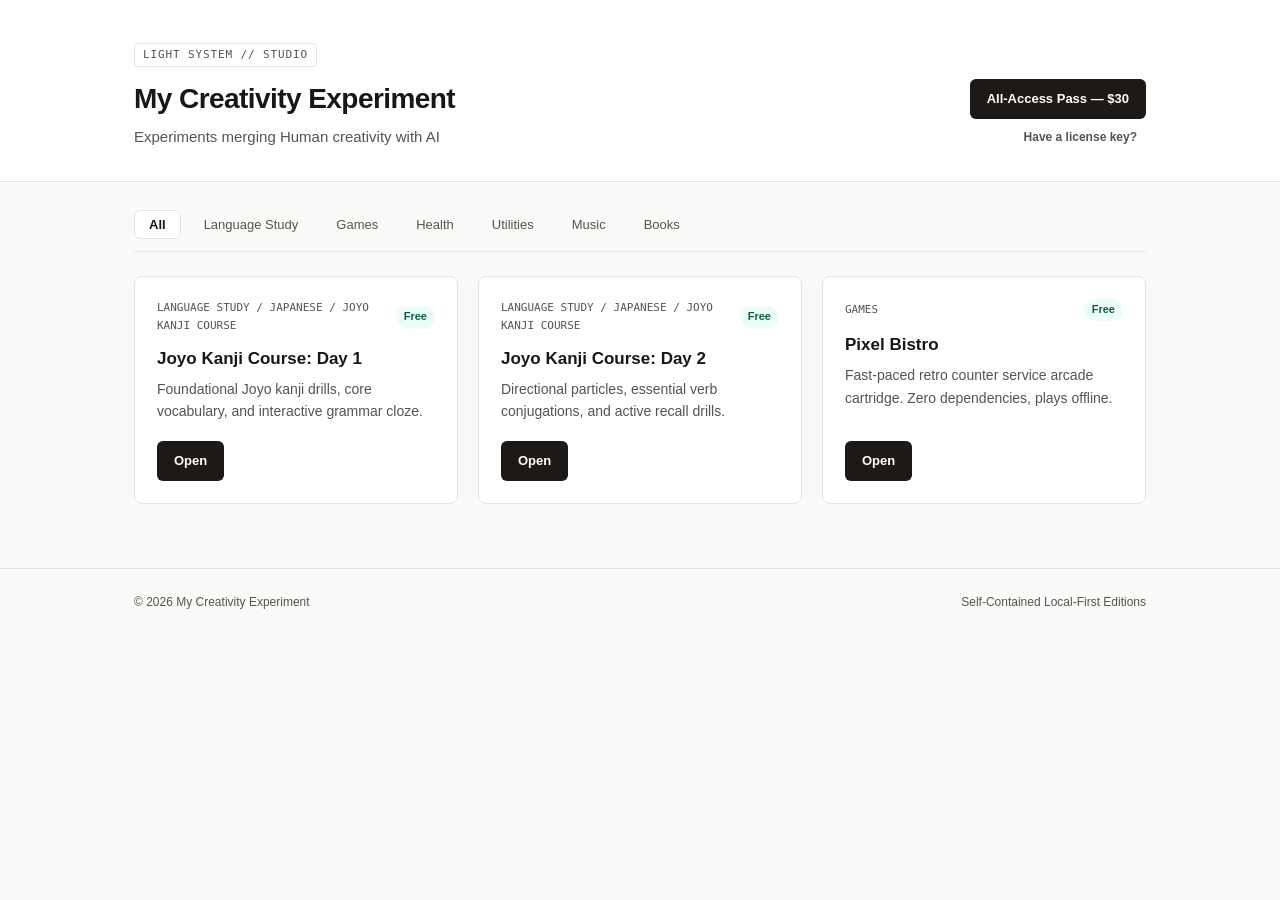
==== index.html @ e7885e46 "feat: launch My Creativity Experiment Light System v2" ====
<!DOCTYPE html>
<html lang="en">
<head>
  <meta charset="UTF-8" />
  <meta name="viewport" content="width=device-width, initial-scale=1.0" />
  <title>My Creativity Experiment | Experiments merging Human creativity with AI</title>
  <link rel="stylesheet" href="/style.css" />
  <script src="https://app.lemonsqueezy.com/js/lemon.js" defer></script>
</head>
<body>
  <header class="ls-header">
    <div class="ls-container ls-header-inner">
      <div class="ls-brand">
        <span class="ls-badge">LIGHT SYSTEM // STUDIO</span>
        <h1>My Creativity Experiment</h1>
        <p class="ls-subtitle">Experiments merging Human creativity with AI</p>
      </div>
      <div class="ls-pass-box" id="pass-status-box">
        <a href="https://YOUR-STORE.lemonsqueezy.com/buy/YOUR-PASS-ID?embed=1" class="lemonsqueezy-button ls-btn-primary">
          All-Access Pass — $30
        </a>
        <button class="ls-btn-ghost" id="open-key-modal">Have a license key?</button>
      </div>
    </div>
  </header>

  <main class="ls-container">
    <nav class="ls-tabs" aria-label="Primary Sections">
      <button class="ls-tab active" data-section="All">All</button>
      <button class="ls-tab" data-section="Language Study">Language Study</button>
      <button class="ls-tab" data-section="Games">Games</button>
      <button class="ls-tab" data-section="Health">Health</button>
      <button class="ls-tab" data-section="Utilities">Utilities</button>
      <button class="ls-tab" data-section="Music">Music</button>
      <button class="ls-tab" data-section="Books">Books</button>
    </nav>

    <div class="ls-subnav hidden" id="language-subnav">
      <div class="ls-pill-row">
        <span class="ls-sub-label">Language:</span>
        <button class="ls-subtab active" data-language="All">All Languages</button>
        <button class="ls-subtab" data-language="Japanese">Japanese</button>
        <button class="ls-subtab" data-language="English">English</button>
      </div>

      <div class="ls-pill-row hidden" id="japanese-tracks">
        <span class="ls-sub-label">Japanese Track:</span>
        <button class="ls-subtab active" data-subsection="All">All Japanese</button>
        <button class="ls-subtab" data-subsection="Joyo Kanji Course">Joyo Kanji Course</button>
        <button class="ls-subtab" data-subsection="News Articles">News Articles</button>
      </div>

      <div class="ls-pill-row hidden" id="english-tracks">
        <span class="ls-sub-label">English Track:</span>
        <button class="ls-subtab active" data-subsection="Articles">Articles</button>
      </div>
    </div>

    <section class="ls-grid" id="catalog-grid"></section>
  </main>

  <footer class="ls-footer">
    <div class="ls-container ls-footer-inner">
      <span>&copy; 2026 My Creativity Experiment</span>
      <span>Self-Contained Local-First Editions</span>
    </div>
  </footer>

  <dialog class="ls-modal" id="key-modal">
    <form method="dialog" class="ls-modal-body" id="key-form">
      <h3>Activate All-Access Pass</h3>
      <p>Enter your Lemon Squeezy license key to unlock all vaulted releases and offline downloads.</p>
      <input type="text" id="license-input" placeholder="XXXXXXXX-XXXX-XXXX-XXXX-XXXXXXXXXXXX" required />
      <p class="ls-error" id="license-error"></p>
      <div class="ls-modal-actions">
        <button type="button" class="ls-btn-ghost" id="close-key-modal">Cancel</button>
        <button type="submit" class="ls-btn-primary" id="verify-key-btn">Activate</button>
      </div>
    </form>
  </dialog>

  <script src="/unlock.js"></script>
</body>
</html>
---- style.css ----
:root {
  --bg: #fafaf9;
  --surface: #ffffff;
  --ink: #171717;
  --muted: #57534e;
  --border: #e7e5e4;
  --accent: #1c1917;
  --accent-hover: #44403c;
  --tag-free: #ecfdf5;
  --tag-free-ink: #065f46;
  --tag-vault: #fef3c7;
  --tag-vault-ink: #92400e;
  --radius: 8px;
}

* { box-sizing: border-box; margin: 0; padding: 0; }

body {
  font-family: -apple-system, BlinkMacSystemFont, "Inter", "Segoe UI", Roboto, sans-serif;
  background: var(--bg);
  color: var(--ink);
  line-height: 1.6;
  -webkit-font-smoothing: antialiased;
}

.hidden { display: none !important; }

.ls-container {
  max-width: 1060px;
  margin: 0 auto;
  padding: 0 24px;
}

.ls-header {
  background: var(--surface);
  border-bottom: 1px solid var(--border);
  padding: 40px 0 32px;
}

.ls-header-inner {
  display: flex;
  justify-content: space-between;
  align-items: flex-end;
  gap: 24px;
  flex-wrap: wrap;
}

.ls-badge {
  display: inline-block;
  font-family: ui-monospace, SFMono-Regular, Menlo, monospace;
  font-size: 11px;
  letter-spacing: 0.08em;
  color: var(--muted);
  border: 1px solid var(--border);
  padding: 2px 8px;
  border-radius: 4px;
  margin-bottom: 10px;
}

h1 {
  font-size: 28px;
  font-weight: 700;
  letter-spacing: -0.02em;
}

.ls-subtitle {
  color: var(--muted);
  font-size: 15px;
  margin-top: 4px;
}

.ls-pass-box {
  display: flex;
  flex-direction: column;
  align-items: flex-end;
  gap: 6px;
}

.ls-btn-primary, .ls-btn-secondary, .ls-btn-ghost {
  display: inline-flex;
  align-items: center;
  justify-content: center;
  font-size: 13px;
  font-weight: 600;
  padding: 9px 16px;
  border-radius: 6px;
  text-decoration: none;
  cursor: pointer;
  transition: all 0.15s ease;
  border: 1px solid transparent;
}

.ls-btn-primary { background: var(--accent); color: #ffffff; }
.ls-btn-primary:hover { background: var(--accent-hover); }

.ls-btn-secondary { background: var(--surface); color: var(--ink); border-color: var(--border); }
.ls-btn-secondary:hover { border-color: var(--ink); }

.ls-btn-ghost { background: transparent; color: var(--muted); padding: 4px 8px; font-size: 12px; }
.ls-btn-ghost:hover { color: var(--ink); }

.ls-tabs {
  display: flex;
  gap: 8px;
  margin: 28px 0 16px;
  border-bottom: 1px solid var(--border);
  padding-bottom: 12px;
  overflow-x: auto;
}

.ls-tab {
  background: transparent;
  border: 1px solid transparent;
  padding: 6px 14px;
  border-radius: 6px;
  font-size: 13px;
  font-weight: 500;
  color: var(--muted);
  cursor: pointer;
  white-space: nowrap;
}
.ls-tab:hover { color: var(--ink); }
.ls-tab.active {
  background: var(--surface);
  color: var(--ink);
  border-color: var(--border);
  font-weight: 600;
}

.ls-subnav {
  background: var(--surface);
  border: 1px solid var(--border);
  border-radius: var(--radius);
  padding: 12px 16px;
  margin-bottom: 20px;
  display: flex;
  flex-direction: column;
  gap: 10px;
}

.ls-pill-row {
  display: flex;
  align-items: center;
  gap: 8px;
  flex-wrap: wrap;
}

.ls-sub-label {
  font-family: ui-monospace, SFMono-Regular, Menlo, monospace;
  font-size: 11px;
  color: var(--muted);
  text-transform: uppercase;
  margin-right: 4px;
}

.ls-subtab {
  background: var(--bg);
  border: 1px solid var(--border);
  padding: 4px 12px;
  border-radius: 99px;
  font-size: 12px;
  color: var(--muted);
  cursor: pointer;
}
.ls-subtab:hover { color: var(--ink); border-color: var(--ink); }
.ls-subtab.active {
  background: var(--accent);
  color: #ffffff;
  border-color: var(--accent);
  font-weight: 600;
}

.ls-grid {
  display: grid;
  grid-template-columns: repeat(auto-fill, minmax(305px, 1fr));
  gap: 20px;
  padding: 8px 0 64px;
}

.ls-empty {
  grid-column: 1 / -1;
  background: var(--surface);
  border: 1px dashed var(--border);
  border-radius: var(--radius);
  padding: 40px 24px;
  text-align: center;
  color: var(--muted);
  font-size: 14px;
}

.ls-card {
  background: var(--surface);
  border: 1px solid var(--border);
  border-radius: var(--radius);
  padding: 22px;
  display: flex;
  flex-direction: column;
  justify-content: space-between;
  gap: 18px;
}

.ls-card-meta {
  display: flex;
  justify-content: space-between;
  align-items: center;
  gap: 8px;
  margin-bottom: 10px;
}

.ls-cat {
  font-family: ui-monospace, SFMono-Regular, Menlo, monospace;
  font-size: 11px;
  color: var(--muted);
  text-transform: uppercase;
}

.ls-pill {
  font-size: 11px;
  font-weight: 600;
  padding: 2px 8px;
  border-radius: 99px;
  white-space: nowrap;
}
.ls-pill.free { background: var(--tag-free); color: var(--tag-free-ink); }
.ls-pill.vault { background: var(--tag-vault); color: var(--tag-vault-ink); }

.ls-card h2 {
  font-size: 17px;
  font-weight: 650;
  margin-bottom: 6px;
}

.ls-card p {
  font-size: 14px;
  color: var(--muted);
}

.ls-card-actions {
  display: flex;
  gap: 8px;
  flex-wrap: wrap;
}

.ls-footer {
  border-top: 1px solid var(--border);
  padding: 24px 0;
  font-size: 12px;
  color: var(--muted);
}
.ls-footer-inner {
  display: flex;
  justify-content: space-between;
  flex-wrap: wrap;
  gap: 12px;
}

.ls-modal {
  border: 1px solid var(--border);
  border-radius: var(--radius);
  padding: 0;
  max-width: 420px;
  width: 90%;
  background: var(--surface);
  color: var(--ink);
}
.ls-modal::backdrop { background: rgba(0, 0, 0, 0.35); }
.ls-modal-body { padding: 24px; display: flex; flex-direction: column; gap: 12px; }
.ls-modal-body input {
  padding: 10px 12px;
  border: 1px solid var(--border);
  border-radius: 6px;
  font-family: monospace;
  font-size: 13px;
}
.ls-error { color: #b91c1c; font-size: 12px; min-height: 16px; }
.ls-modal-actions { display: flex; justify-content: flex-end; gap: 8px; }
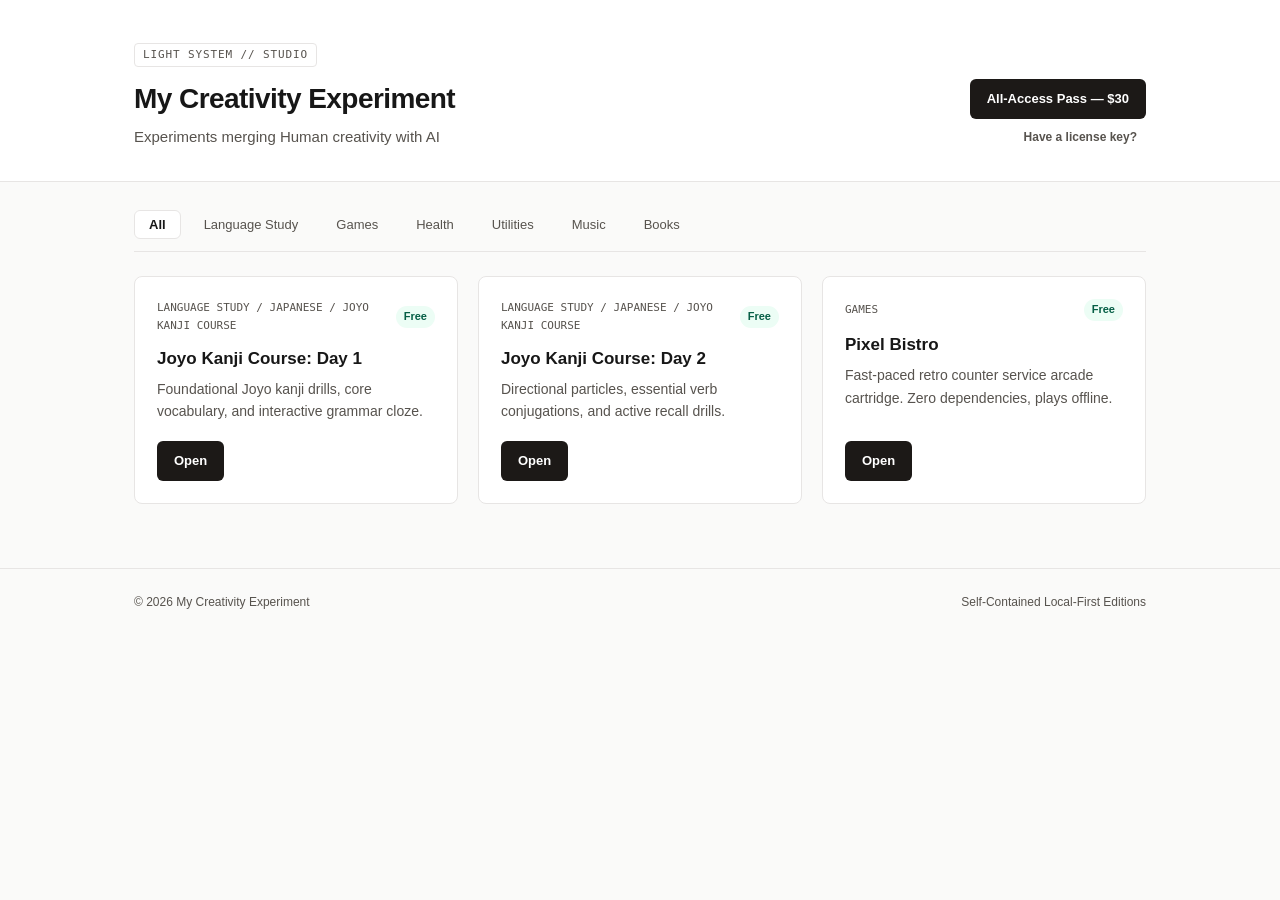
==== commit 0784f9ed: "Update purchase link for All-Access Pass" ====
--- a/index.html
+++ b/index.html
@@ -16,9 +16,9 @@
         <p class="ls-subtitle">Experiments merging Human creativity with AI</p>
       </div>
       <div class="ls-pass-box" id="pass-status-box">
-        <a href="https://YOUR-STORE.lemonsqueezy.com/buy/YOUR-PASS-ID?embed=1" class="lemonsqueezy-button ls-btn-primary">
-          All-Access Pass — $30
-        </a>
+        <a href="https://mycreativityexperiment.lemonsqueezy.com/checkout/buy/bca9462c-363e-4102-b434-ad7facee7551?embed=1" class="lemonsqueezy-button ls-btn-primary">
+  All-Access Pass — $30
+</a>
         <button class="ls-btn-ghost" id="open-key-modal">Have a license key?</button>
       </div>
     </div>
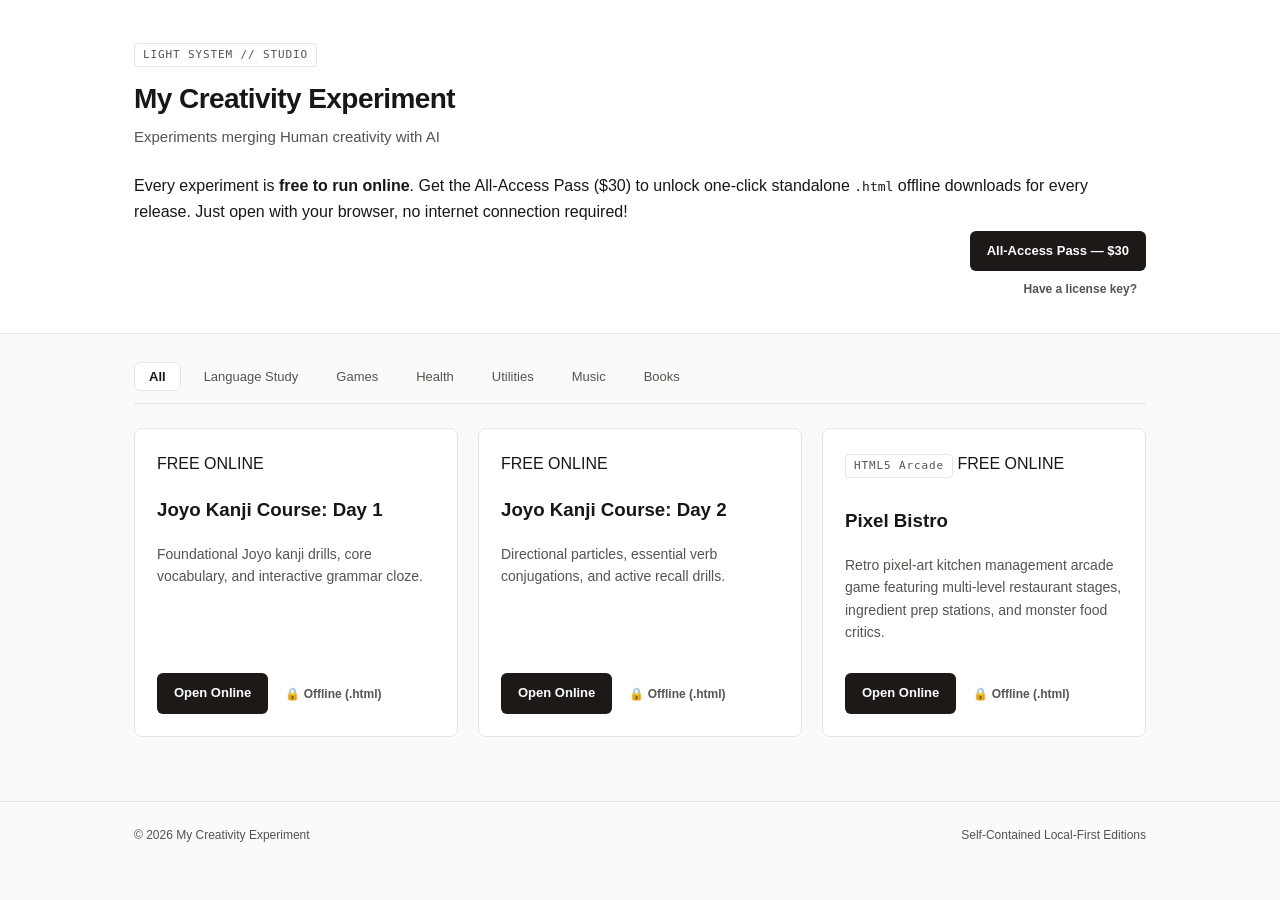
==== commit 7b10a283: "feat: switch all releases to free online with paid offline downloads" ====
--- a/index.html
+++ b/index.html
@@ -16,6 +16,7 @@
         <p class="ls-subtitle">Experiments merging Human creativity with AI</p>
       </div>
       <div class="ls-pass-box" id="pass-status-box">
+        <p>Every experiment is <strong>free to run online</strong>. Get the All-Access Pass ($30) to unlock one-click standalone <code>.html</code> offline downloads for every release. Just open with your browser, no internet connection required!</p>
         <a href="https://mycreativityexperiment.lemonsqueezy.com/checkout/buy/bca9462c-363e-4102-b434-ad7facee7551?embed=1" class="lemonsqueezy-button ls-btn-primary">
   All-Access Pass — $30
 </a>
